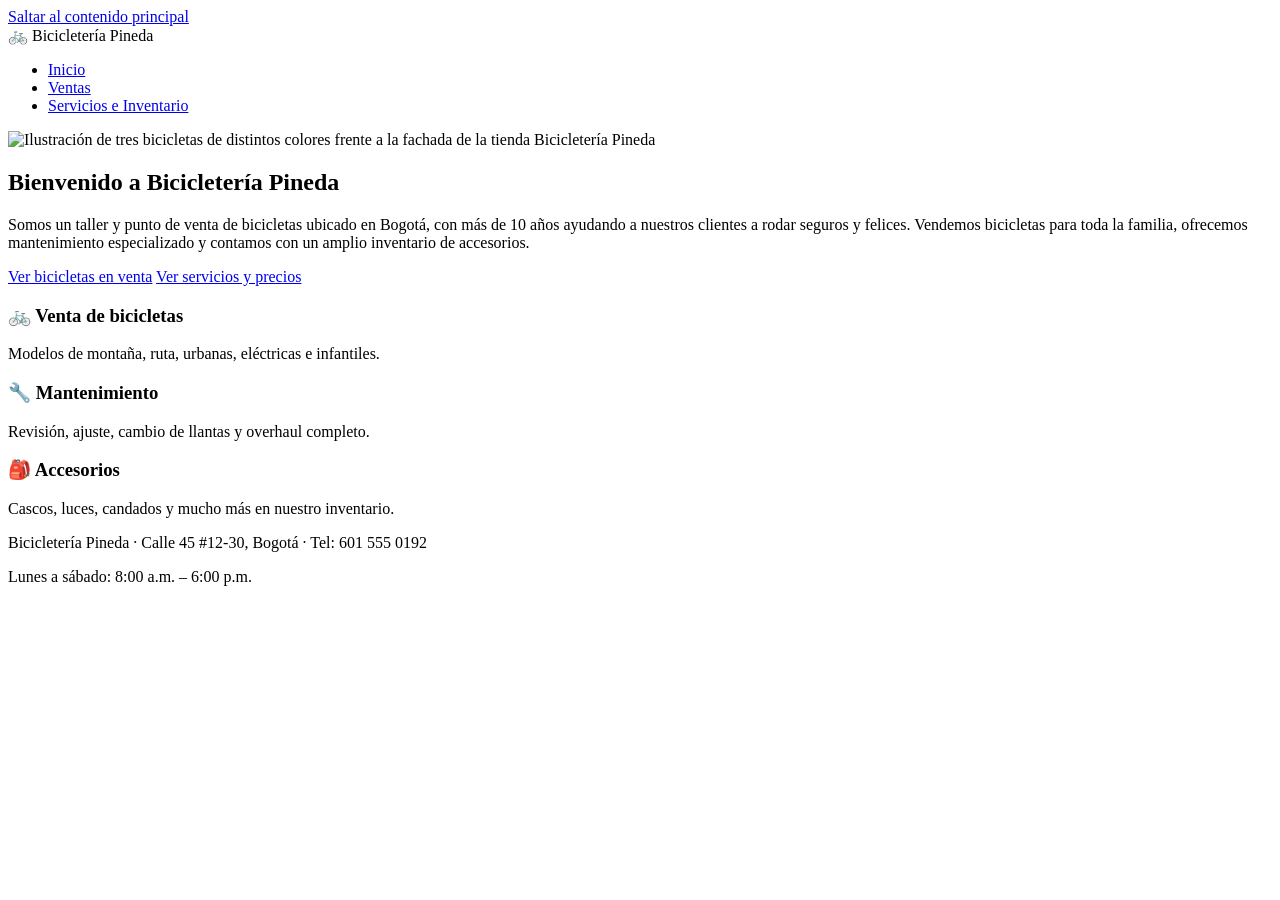
==== index.html @ 801cd736 "Add files via upload" ====
<!DOCTYPE html>
<html lang="es">

<head>
  <meta charset="UTF-8">
  <meta name="viewport" content="width=device-width, initial-scale=1.0">
  <title>Bicicletería Pineda | Inicio</title>
  <link rel="preconnect" href="https://fonts.googleapis.com">
  <link href="https://fonts.googleapis.com/css2?family=Poppins:wght@400;600;700&display=swap" rel="stylesheet">
  <link rel="stylesheet" href="css/style.css">
</head>

<body>
  <a href="#main-content" class="skip-link">Saltar al contenido principal</a>

  <header>
    <nav aria-label="Navegación principal">
      <div class="logo">🚲 Bicicletería Pineda</div>
      <ul>
        <li><a href="index.html">Inicio</a></li>
        <li><a href="ventas.html">Ventas</a></li>
        <li><a href="servicios.html">Servicios e Inventario</a></li>
      </ul>
    </nav>
  </header>

  <main id="main-content">
    <section class="hero">
      <img src="images/hero.svg" class="hero-img"
        alt="Ilustración de tres bicicletas de distintos colores frente a la fachada de la tienda Bicicletería Pineda">
      <h1>Bienvenido a Bicicletería Pineda</h1>
      <p>Somos un taller y punto de venta de bicicletas ubicado en Bogotá, con más de 10 años ayudando a nuestros
        clientes a rodar seguros y felices. Vendemos bicicletas para toda la familia, ofrecemos mantenimiento
        especializado y contamos con un amplio inventario de accesorios.</p>
      <div class="cta-buttons">
        <a href="ventas.html" class="btn">Ver bicicletas en venta</a>
        <a href="servicios.html" class="btn">Ver servicios y precios</a>
      </div>
    </section>

    <section class="features">
      <div class="feature-card">
        <h3>🚲 Venta de bicicletas</h3>
        <p>Modelos de montaña, ruta, urbanas, eléctricas e infantiles.</p>
      </div>
      <div class="feature-card">
        <h3>🔧 Mantenimiento</h3>
        <p>Revisión, ajuste, cambio de llantas y overhaul completo.</p>
      </div>
      <div class="feature-card">
        <h3>🎒 Accesorios</h3>
        <p>Cascos, luces, candados y mucho más en nuestro inventario.</p>
      </div>
    </section>
  </main>

  <footer>
    <p>Bicicletería Pineda · Calle 45 #12-30, Bogotá · Tel: 601 555 0192</p>
    <p>Lunes a sábado: 8:00 a.m. – 6:00 p.m.</p>
  </footer>
</body>

</html>
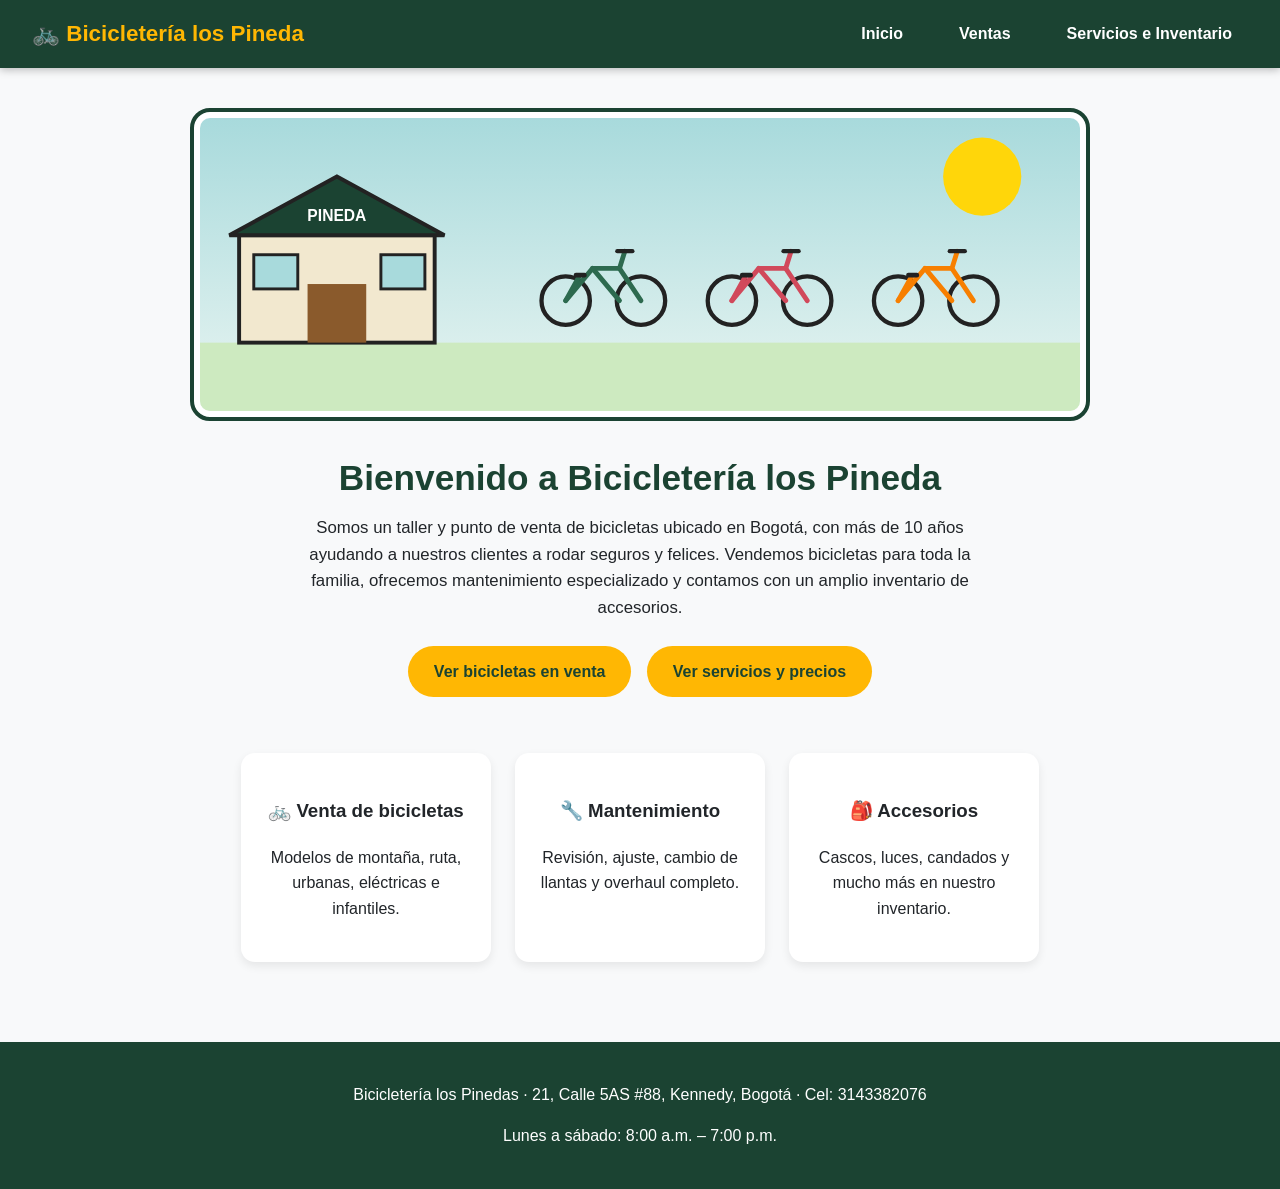
==== commit ff75ad13: "Add files via upload" ====
--- a/index.html
+++ b/index.html
@@ -15,7 +15,7 @@
 
   <header>
     <nav aria-label="Navegación principal">
-      <div class="logo">🚲 Bicicletería Pineda</div>
+      <div class="logo">🚲 Bicicletería los Pineda</div>
       <ul>
         <li><a href="index.html">Inicio</a></li>
         <li><a href="ventas.html">Ventas</a></li>
@@ -28,7 +28,7 @@
     <section class="hero">
       <img src="images/hero.svg" class="hero-img"
         alt="Ilustración de tres bicicletas de distintos colores frente a la fachada de la tienda Bicicletería Pineda">
-      <h1>Bienvenido a Bicicletería Pineda</h1>
+      <h1>Bienvenido a Bicicletería los Pineda</h1>
       <p>Somos un taller y punto de venta de bicicletas ubicado en Bogotá, con más de 10 años ayudando a nuestros
         clientes a rodar seguros y felices. Vendemos bicicletas para toda la familia, ofrecemos mantenimiento
         especializado y contamos con un amplio inventario de accesorios.</p>
@@ -55,8 +55,8 @@
   </main>
 
   <footer>
-    <p>Bicicletería Pineda · Calle 45 #12-30, Bogotá · Tel: 601 555 0192</p>
-    <p>Lunes a sábado: 8:00 a.m. – 6:00 p.m.</p>
+    <p>Bicicletería los Pinedas · 21, Calle 5AS #88, Kennedy, Bogotá · Cel: 3143382076</p>
+    <p>Lunes a sábado: 8:00 a.m. – 7:00 p.m.</p>
   </footer>
 </body>
 
--- a/css/style.css
+++ b/css/style.css
@@ -0,0 +1,323 @@
+/* ===== Reset y base ===== */
+* {
+  box-sizing: border-box;
+}
+
+body {
+  margin: 0;
+  font-family: 'Poppins', Arial, sans-serif;
+  background-color: #f8f9fa;
+  color: #212529;
+  line-height: 1.6;
+}
+
+a {
+  color: inherit;
+}
+
+img {
+  max-width: 100%;
+  height: auto;
+  display: block;
+}
+
+/* ===== Requisito 2: enlace "Saltar al contenido principal" ===== */
+/* Se posiciona fuera de la pantalla y solo aparece con :focus */
+.skip-link {
+  position: absolute;
+  left: -9999px;
+  top: 0;
+  background-color: #212529;
+  color: #ffffff;
+  padding: 14px 24px;
+  z-index: 1000;
+  text-decoration: none;
+  font-weight: 600;
+  border-radius: 0 0 8px 0;
+}
+
+.skip-link:focus {
+  left: 0;
+}
+
+/* ===== Requisitos 3 y 6: navegación con flex + al menos 3 propiedades ===== */
+header {
+  background-color: #1b4332;
+}
+
+nav {
+  display: flex;
+  flex-wrap: wrap;
+  align-items: center;
+  justify-content: space-between;
+  background-color: #1b4332;
+  padding: 1rem 2rem;
+  box-shadow: 0 2px 8px rgba(0, 0, 0, 0.25);
+}
+
+.logo {
+  color: #ffb703;
+  font-size: 1.4rem;
+  font-weight: 700;
+}
+
+nav ul {
+  list-style: none;
+  display: flex;
+  gap: 1.5rem;
+  margin: 0;
+  padding: 0;
+}
+
+/* Requisito 7: hover con transición */
+nav a {
+  text-decoration: none;
+  color: #ffffff;
+  font-weight: 600;
+  padding: 0.5rem 1rem;
+  border-radius: 6px;
+  transition: background-color 0.3s ease, color 0.3s ease, transform 0.2s ease;
+}
+
+nav a:hover,
+nav a:focus {
+  background-color: #ffb703;
+  color: #1b4332;
+  transform: translateY(-2px);
+}
+
+/* ===== Requisito 4: modelo de caja para TODAS las imagenes ===== */
+img {
+  border: 4px solid #1b4332;
+  padding: 6px;
+  border-radius: 14px;
+  background-color: #ffffff;
+}
+
+/* ===== Encabezados de pagina ===== */
+.page-header {
+  text-align: center;
+  color: #1b4332;
+  margin-top: 2rem;
+}
+
+.page-intro {
+  text-align: center;
+  max-width: 600px;
+  margin: 0.5rem auto 2rem auto;
+}
+
+/* ===== Hero (home) ===== */
+.hero {
+  text-align: center;
+  padding: 2.5rem 1.5rem;
+}
+
+.hero-img {
+  width: 100%;
+  max-width: 900px;
+  margin: 0 auto 1.5rem auto;
+  border-radius: 20px;
+}
+
+.hero h1 {
+  font-size: 2.2rem;
+  color: #1b4332;
+  margin-bottom: 0.5rem;
+}
+
+.hero p {
+  max-width: 700px;
+  margin: 0 auto 1.5rem auto;
+  font-size: 1.05rem;
+}
+
+.cta-buttons {
+  display: flex;
+  justify-content: center;
+  gap: 1rem;
+  flex-wrap: wrap;
+}
+
+.btn {
+  display: inline-block;
+  background-color: #ffb703;
+  color: #1b4332;
+  padding: 0.8rem 1.6rem;
+  border-radius: 30px;
+  text-decoration: none;
+  font-weight: 700;
+  transition: transform 0.25s ease, box-shadow 0.25s ease;
+}
+
+.btn:hover {
+  transform: scale(1.06);
+  box-shadow: 0 6px 14px rgba(0, 0, 0, 0.2);
+}
+
+/* ===== Tarjetas de caracteristicas (home) ===== */
+.features {
+  display: flex;
+  flex-wrap: wrap;
+  justify-content: center;
+  gap: 1.5rem;
+  padding: 1rem 2rem 3rem 2rem;
+}
+
+.feature-card {
+  background-color: #ffffff;
+  border-radius: 14px;
+  padding: 1.5rem;
+  width: 250px;
+  text-align: center;
+  box-shadow: 0 4px 10px rgba(0, 0, 0, 0.08);
+  transition: transform 0.3s ease, box-shadow 0.3s ease;
+}
+
+.feature-card:hover {
+  transform: translateY(-6px);
+  box-shadow: 0 10px 20px rgba(0, 0, 0, 0.15);
+}
+
+/* ===== Requisito 5: grid de bicicletas (ventas) ===== */
+.bikes-grid {
+  display: grid;
+  grid-template-columns: repeat(3, 1fr);
+  gap: 2rem;
+  padding: 2rem;
+  max-width: 1100px;
+  margin: 0 auto;
+}
+
+.bike-card {
+  background-color: #ffffff;
+  border-radius: 16px;
+  padding: 1.2rem;
+  text-align: center;
+  box-shadow: 0 4px 10px rgba(0, 0, 0, 0.08);
+  transition: transform 0.3s ease, box-shadow 0.3s ease;
+}
+
+.bike-card:hover {
+  transform: translateY(-8px) scale(1.02);
+  box-shadow: 0 14px 24px rgba(0, 0, 0, 0.2);
+}
+
+.bike-card h3 {
+  color: #1b4332;
+  margin: 0.8rem 0 0.3rem 0;
+}
+
+.price {
+  font-weight: 700;
+  color: #d1495b;
+  font-size: 1.1rem;
+}
+
+@media (max-width: 800px) {
+  .bikes-grid {
+    grid-template-columns: repeat(2, 1fr);
+  }
+}
+
+@media (max-width: 500px) {
+  .bikes-grid {
+    grid-template-columns: 1fr;
+  }
+}
+
+/* ===== Requisito 6: flex de servicios ===== */
+.services-flex {
+  display: flex;
+  flex-wrap: wrap;
+  justify-content: center;
+  gap: 2rem;
+  padding: 2rem;
+  max-width: 1100px;
+  margin: 0 auto;
+}
+
+.service-card {
+  background-color: #ffffff;
+  width: 220px;
+  text-align: center;
+  padding: 1.2rem;
+  border-radius: 14px;
+  box-shadow: 0 4px 10px rgba(0, 0, 0, 0.08);
+  transition: transform 0.3s ease;
+}
+
+.service-card:hover {
+  transform: translateY(-6px);
+}
+
+/* ===== Requisito 8: selector nth-child ===== */
+/* Cada icono de servicio recibe un border-radius distinto */
+.service-card:nth-child(1) img {
+  border-radius: 50%;
+}
+
+.service-card:nth-child(2) img {
+  border-radius: 4px;
+}
+
+.service-card:nth-child(3) img {
+  border-radius: 30px 0 30px 0;
+}
+
+.service-card:nth-child(4) img {
+  border-radius: 20px 20px 0 0;
+}
+
+.service-card h3 {
+  color: #1b4332;
+}
+
+/* ===== Tabla de inventario (tambien usa nth-child) ===== */
+.inventory-section {
+  padding: 1rem 2rem 3rem 2rem;
+  max-width: 800px;
+  margin: 0 auto;
+}
+
+table {
+  width: 100%;
+  border-collapse: collapse;
+  background-color: #ffffff;
+  border-radius: 12px;
+  overflow: hidden;
+  box-shadow: 0 4px 10px rgba(0, 0, 0, 0.08);
+}
+
+th,
+td {
+  padding: 0.9rem 1.2rem;
+  text-align: left;
+  border-bottom: 1px solid #e0e0e0;
+}
+
+thead {
+  background-color: #1b4332;
+  color: #ffffff;
+}
+
+tbody tr:nth-child(even) {
+  background-color: #f1f3f5;
+}
+
+tbody tr:hover {
+  background-color: #ffe8a3;
+}
+
+/* ===== Footer ===== */
+footer {
+  background-color: #1b4332;
+  color: #ffffff;
+  text-align: center;
+  padding: 1.5rem;
+  margin-top: 2rem;
+}
+
+footer a {
+  color: #ffb703;
+}
